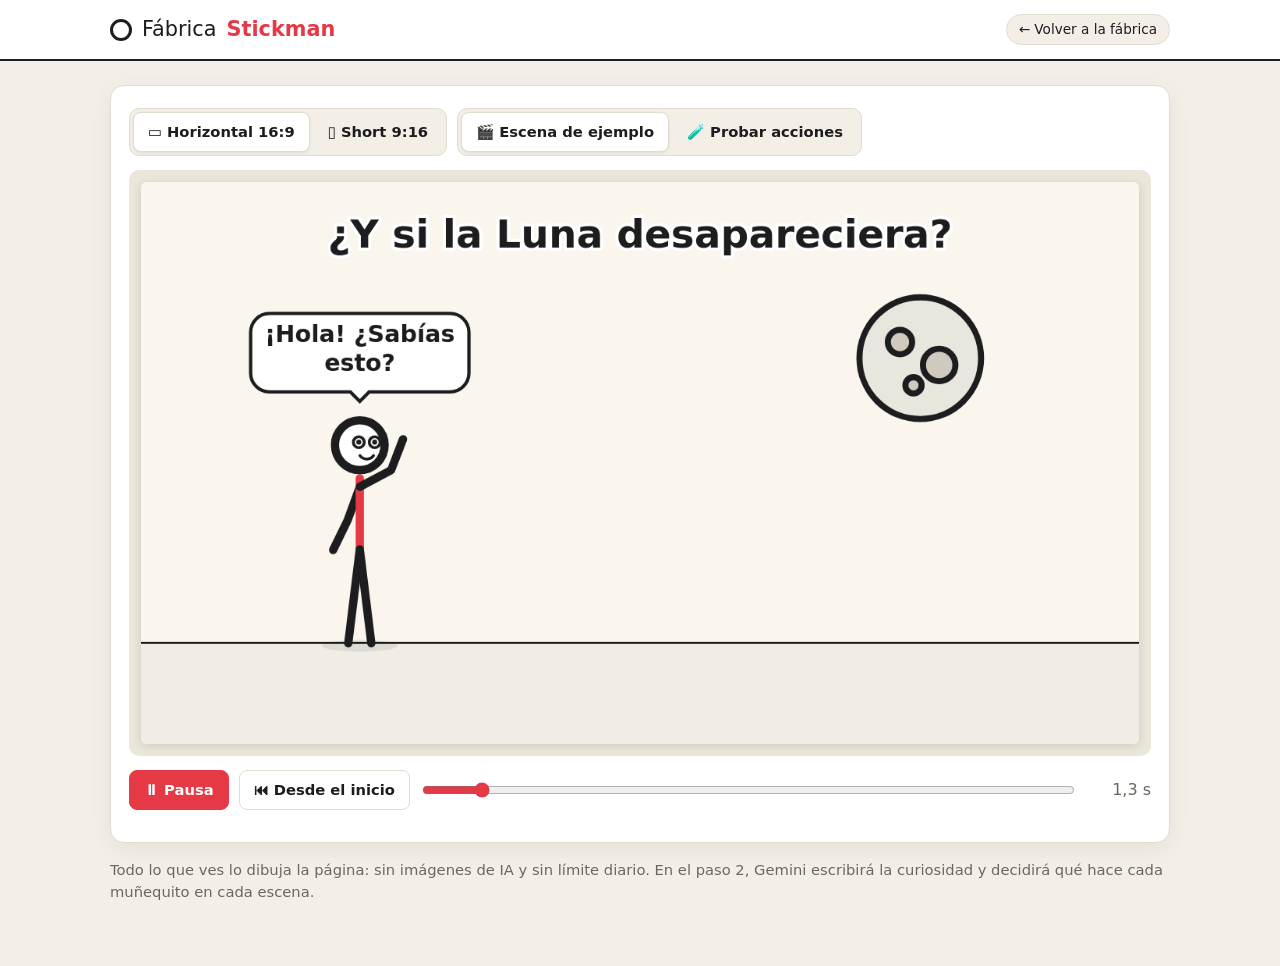
==== demo.html @ fee65237 "Página principal: guion y dirección con Gemini, vista previa animada - index.html: tema → guion y es" ====
<!DOCTYPE html>
<html lang="es">
<head>
  <meta charset="UTF-8">
  <meta name="viewport" content="width=device-width, initial-scale=1">
  <title>Fábrica Stickman — demostración del motor</title>
  <meta name="description" content="Fábrica de videos de curiosidades con stickman animados.">
  <link rel="stylesheet" href="css/estilos.css?v=2">
</head>
<body>
  <header class="barra">
    <div class="barra-dentro">
      <span class="logo"><span class="logo-cabeza"></span>Fábrica <strong>Stickman</strong></span>
      <a class="etiqueta" href="index.html">← Volver a la fábrica</a>
    </div>
  </header>

  <main>
    <section class="tarjeta">
      <div class="fila-controles">
        <div class="grupo-botones" role="group" aria-label="Formato del video">
          <button type="button" class="btn activo" data-formato="16:9">▭ Horizontal 16:9</button>
          <button type="button" class="btn" data-formato="9:16">▯ Short 9:16</button>
        </div>
        <div class="grupo-botones" role="group" aria-label="Qué mostrar">
          <button type="button" class="btn activo" data-modo="ejemplo">🎬 Escena de ejemplo</button>
          <button type="button" class="btn" data-modo="probar">🧪 Probar acciones</button>
        </div>
      </div>

      <div class="escenario">
        <canvas id="lienzo" aria-label="Vista previa de la animación"></canvas>
      </div>

      <div class="fila-controles">
        <button type="button" class="btn btn-principal" id="botonPlay">⏸ Pausa</button>
        <button type="button" class="btn" id="botonInicio">⏮ Desde el inicio</button>
        <input type="range" id="linea" min="0" max="1000" value="0" aria-label="Línea de tiempo">
        <span id="tiempo" class="tiempo">0,0 s</span>
      </div>

      <div id="panelProbar" class="panel-probar" hidden>
        <label>Acción<select id="selAccion"></select></label>
        <label>Expresión<select id="selExpresion"><option value="">(la de la acción)</option></select></label>
        <label>Accesorio<select id="selAccesorio"><option value="">Ninguno</option></select></label>
        <label>Objeto<select id="selObjeto"><option value="">Ninguno</option></select></label>
        <label>Fondo<select id="selFondo"></select></label>
        <label>Dice<input type="text" id="txtDice" placeholder="Texto del bocadillo (opcional)"></label>
      </div>
    </section>

    <p class="nota">Todo lo que ves lo dibuja la página: sin imágenes de IA y sin límite diario. En el paso 2, Gemini escribirá
      la curiosidad y decidirá qué hace cada muñequito en cada escena.</p>
  </main>

  <script src="js/stickman.js?v=2"></script>
  <script src="js/demo.js?v=2"></script>
</body>
</html>
---- css/estilos.css ----
/* ==========================================================
   Fábrica Stickman — estilos
   Tema claro de papel, como un cuaderno de dibujo.
   ========================================================== */

:root {
  --fondo: #f3efe6;
  --tarjeta: #ffffff;
  --borde: #e2dccf;
  --tinta: #1d1d1f;
  --suave: #6b6760;
  --acento: #e63946;
  --acento-hover: #c92f3b;
  --radio: 14px;
  --ease-out: cubic-bezier(0.23, 1, 0.32, 1);
  --dur-rapida: 150ms;
  --fuente: "Segoe UI", system-ui, -apple-system, Roboto, Arial, sans-serif;
}

*, *::before, *::after { box-sizing: border-box; }
body { margin: 0; background: var(--fondo); color: var(--tinta); font-family: var(--fuente); line-height: 1.5; }
[hidden] { display: none !important; }
:focus-visible { outline: 2px solid var(--acento); outline-offset: 2px; }

.barra { background: var(--tarjeta); border-bottom: 2px solid var(--tinta); }
.barra-dentro { max-width: 1100px; margin: 0 auto; padding: 14px 20px; display: flex; align-items: center; justify-content: space-between; gap: 12px; flex-wrap: wrap; }
.logo { display: flex; align-items: center; gap: 10px; font-size: 1.3rem; }
.logo strong { color: var(--acento); }
.logo-cabeza { width: 22px; height: 22px; border: 3px solid var(--tinta); border-radius: 50%; background: #fff; }
.etiqueta { font-size: .85rem; color: var(--suave); background: var(--fondo); padding: 4px 12px; border-radius: 999px; border: 1px solid var(--borde); }

main { max-width: 1100px; margin: 0 auto; padding: 24px 20px 48px; }
.tarjeta { background: var(--tarjeta); border: 1px solid var(--borde); border-radius: var(--radio); padding: 18px; box-shadow: 0 6px 24px rgba(0, 0, 0, .06); }

.fila-controles { display: flex; flex-wrap: wrap; align-items: center; gap: 10px; margin: 4px 0 14px; }
.fila-controles:last-of-type { margin-bottom: 0; }
.grupo-botones { display: inline-flex; border: 1px solid var(--borde); border-radius: 10px; padding: 3px; gap: 3px; background: var(--fondo); }
.grupo-botones .btn { border-color: transparent; background: transparent; }
.grupo-botones .btn.activo { background: var(--tarjeta); border-color: var(--borde); box-shadow: 0 1px 3px rgba(0, 0, 0, .08); }

.btn {
  font: inherit; font-weight: 600; font-size: .92rem; color: var(--tinta); cursor: pointer;
  padding: 8px 14px; border-radius: 8px; border: 1px solid var(--borde); background: var(--tarjeta);
  transition: background var(--dur-rapida) var(--ease-out), border-color var(--dur-rapida) var(--ease-out), transform 160ms var(--ease-out);
}
.btn:hover { border-color: #c9c1b0; }
.btn:active { transform: scale(0.97); }
.btn-principal { background: var(--acento); border-color: var(--acento); color: #fff; }
.btn-principal:hover { background: var(--acento-hover); border-color: var(--acento-hover); }

.escenario { display: flex; justify-content: center; background: #ebe6da; border-radius: 10px; padding: 12px; margin-bottom: 14px; }
#lienzo { display: block; max-width: 100%; max-height: 68vh; border-radius: 6px; box-shadow: 0 2px 10px rgba(0, 0, 0, .12); background: #faf6ee; }

#linea { flex: 1 1 200px; accent-color: var(--acento); }
.tiempo { font-variant-numeric: tabular-nums; color: var(--suave); min-width: 64px; text-align: right; }

.panel-probar { display: grid; grid-template-columns: repeat(auto-fit, minmax(170px, 1fr)); gap: 12px; margin-top: 16px; padding-top: 16px; border-top: 1px solid var(--borde); }
.panel-probar label { display: block; font-size: .82rem; font-weight: 600; color: var(--suave); }
.panel-probar select, .panel-probar input {
  display: block; width: 100%; margin-top: 4px; font: inherit; font-size: .92rem; color: var(--tinta);
  padding: 8px 10px; border: 1px solid var(--borde); border-radius: 8px; background: #fff;
}

.nota { color: var(--suave); font-size: .92rem; margin-top: 16px; }

/* ---------------- Página principal ---------------- */

a.etiqueta { color: var(--tinta); text-decoration: none; }
a.etiqueta:hover { border-color: #c9c1b0; }
.tarjeta + .tarjeta { margin-top: 20px; }
.titulo-seccion { font-size: 1.1rem; margin: 0 0 12px; }
.titulo-video { font-size: 1.25rem; font-weight: 800; margin: 0 0 12px; }

.campo { display: block; font-size: .85rem; font-weight: 600; color: var(--suave); margin-bottom: 14px; }
.campo input, .campo textarea, .campo-en-linea select, .narracion {
  display: block; width: 100%; margin-top: 4px; font: inherit; font-size: 1rem; color: var(--tinta);
  padding: 10px 12px; border: 1px solid var(--borde); border-radius: 8px; background: #fff;
}
.campo-en-linea { display: inline-flex; align-items: center; gap: 8px; font-size: .9rem; font-weight: 600; color: var(--suave); }
.campo-en-linea select { width: auto; margin-top: 0; padding: 7px 10px; font-size: .92rem; }

.btn:disabled { opacity: .55; cursor: default; transform: none; }
.btn-chico { padding: 5px 10px; font-size: .84rem; }

.chips { display: flex; flex-wrap: wrap; gap: 8px; margin: -4px 0 14px; }
.chip {
  font: inherit; font-size: .88rem; cursor: pointer; padding: 6px 12px; border-radius: 999px;
  border: 1px solid var(--borde); background: var(--fondo); color: var(--tinta);
  transition: background var(--dur-rapida) var(--ease-out), border-color var(--dur-rapida) var(--ease-out), transform 160ms var(--ease-out);
}
.chip:active { transform: scale(0.97); }
.chip.activo { background: var(--acento); border-color: var(--acento); color: #fff; }
@media (hover: hover) and (pointer: fine) { .chip:hover { border-color: #c9c1b0; } }

.estado { min-height: 1.5em; margin: 10px 0 0; color: var(--suave); }

.subtitulo { min-height: 3em; margin: -4px 0 12px; text-align: center; font-size: 1.05rem; }

.lista-escenas { list-style: none; margin: 0; padding: 0; display: grid; gap: 10px; }
.escena { border: 1px solid var(--borde); border-radius: 10px; padding: 10px 12px; transition: border-color 200ms var(--ease-out), background 200ms var(--ease-out); }
.escena.actual { border-color: var(--acento); background: #fff7f7; }
.escena-cabeza { display: flex; align-items: center; gap: 8px; flex-wrap: wrap; }
.escena-cabeza .btn-redirigir { margin-left: auto; }
.duracion { color: var(--suave); font-size: .85rem; font-variant-numeric: tabular-nums; }
.narracion { margin-top: 8px; resize: vertical; }
.direccion { margin: 6px 0 0; font-size: .82rem; color: var(--suave); }

.youtube { margin-top: 16px; }
.youtube summary { cursor: pointer; font-weight: 600; margin-bottom: 10px; }

.avisos { position: fixed; bottom: 20px; left: 50%; transform: translateX(-50%); display: grid; gap: 8px; z-index: 10; width: min(92vw, 460px); }
.toast {
  background: var(--tinta); color: #fff; padding: 12px 16px; border-radius: 10px; box-shadow: 0 8px 24px rgba(0, 0, 0, .2);
  animation: entrar 200ms var(--ease-out);
  transition: opacity 200ms var(--ease-out), transform 200ms var(--ease-out);
}
.toast-error { background: #9b1c26; }
.toast.saliendo { opacity: 0; transform: translateY(6px); }
@keyframes entrar { from { opacity: 0; transform: translateY(6px); } }

@media (prefers-reduced-motion: reduce) {
  .btn:active, .chip:active { transform: none; }
  .toast { animation-name: aparecer-suave; }
  .toast.saliendo { transform: none; }
  @keyframes aparecer-suave { from { opacity: 0; } }
}
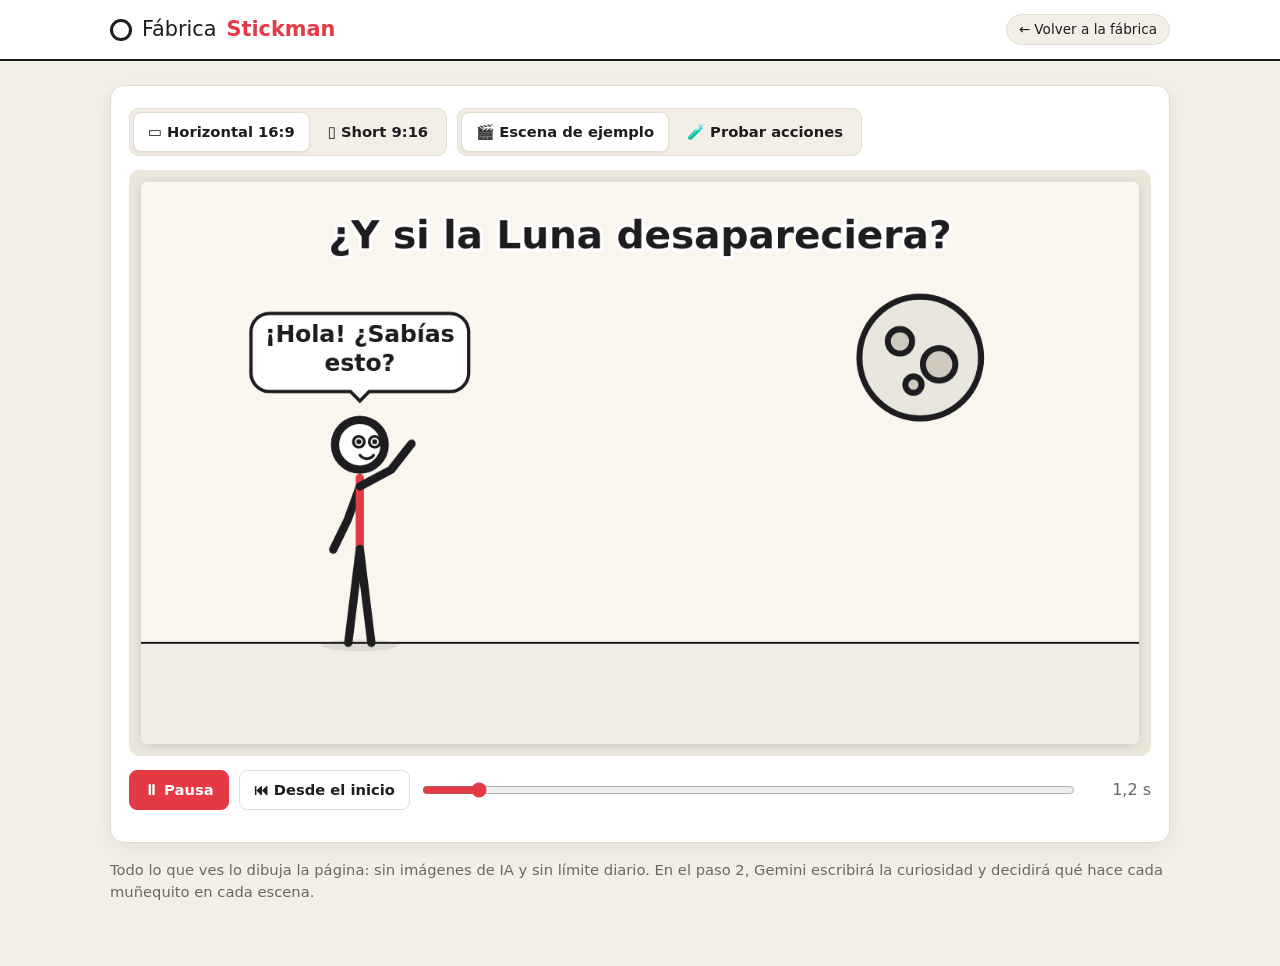
==== commit 9886b810: "Volumen de la música, más acciones, objetos, fondos, efectos y cámaras Control de volumen de 0% a 20" ====
--- a/demo.html
+++ b/demo.html
@@ -5,7 +5,7 @@
   <meta name="viewport" content="width=device-width, initial-scale=1">
   <title>Fábrica Stickman — demostración del motor</title>
   <meta name="description" content="Fábrica de videos de curiosidades con stickman animados.">
-  <link rel="stylesheet" href="css/estilos.css?v=2">
+  <link rel="stylesheet" href="css/estilos.css?v=10">
 </head>
 <body>
   <header class="barra">
@@ -43,8 +43,12 @@
         <label>Acción<select id="selAccion"></select></label>
         <label>Expresión<select id="selExpresion"><option value="">(la de la acción)</option></select></label>
         <label>Accesorio<select id="selAccesorio"><option value="">Ninguno</option></select></label>
+        <label>Sostiene<select id="selSostiene"><option value="">(lo de la acción)</option></select></label>
         <label>Objeto<select id="selObjeto"><option value="">Ninguno</option></select></label>
+        <label>Animación del objeto<select id="selAnimacion"></select></label>
         <label>Fondo<select id="selFondo"></select></label>
+        <label>Efecto<select id="selEfecto"><option value="">Ninguno</option></select></label>
+        <label>Cámara<select id="selCamara"></select></label>
         <label>Dice<input type="text" id="txtDice" placeholder="Texto del bocadillo (opcional)"></label>
       </div>
     </section>
@@ -53,7 +57,7 @@
       la curiosidad y decidirá qué hace cada muñequito en cada escena.</p>
   </main>
 
-  <script src="js/stickman.js?v=2"></script>
-  <script src="js/demo.js?v=2"></script>
+  <script src="js/stickman.js?v=10"></script>
+  <script src="js/demo.js?v=10"></script>
 </body>
 </html>
--- a/css/estilos.css
+++ b/css/estilos.css
@@ -53,6 +53,8 @@
 
 #linea { flex: 1 1 200px; accent-color: var(--acento); }
 .tiempo { font-variant-numeric: tabular-nums; color: var(--suave); min-width: 64px; text-align: right; }
+#volMusica { width: 130px; accent-color: var(--acento); }
+#valorVolumen { min-width: 44px; }
 
 .panel-probar { display: grid; grid-template-columns: repeat(auto-fit, minmax(170px, 1fr)); gap: 12px; margin-top: 16px; padding-top: 16px; border-top: 1px solid var(--borde); }
 .panel-probar label { display: block; font-size: .82rem; font-weight: 600; color: var(--suave); }
@@ -124,3 +126,20 @@
   .toast.saliendo { transform: none; }
   @keyframes aparecer-suave { from { opacity: 0; } }
 }
+
+/* Exportar */
+.casilla { display: inline-flex; align-items: center; gap: 8px; font-size: .95rem; margin-bottom: 12px; cursor: pointer; }
+.casilla input { width: 18px; height: 18px; accent-color: var(--acento); }
+.progreso { width: 100%; height: 12px; accent-color: var(--acento); margin-bottom: 6px; }
+a.btn { text-decoration: none; display: inline-flex; align-items: center; }
+
+/* Personajes */
+.personajes { margin: 2px 0 14px; }
+.personajes summary { cursor: pointer; font-weight: 600; font-size: .95rem; padding: 6px 0; }
+.personajes .suave { color: var(--suave); font-weight: 400; }
+.personajes-cuerpo { display: flex; flex-wrap: wrap; gap: 16px; align-items: center; margin-top: 8px; }
+#lienzoPersonajes { width: 320px; max-width: 100%; height: auto; border-radius: 10px; border: 1px solid #e6e0d4; }
+.personaje-opciones { display: grid; gap: 10px; }
+.personaje-opciones fieldset { border: 1px solid #e6e0d4; border-radius: 10px; padding: 8px 12px 10px; display: flex; flex-wrap: wrap; gap: 10px; }
+.personaje-opciones legend { font-weight: 700; font-size: .9rem; padding: 0 4px; }
+.personaje-opciones .nota { margin-top: 0; }
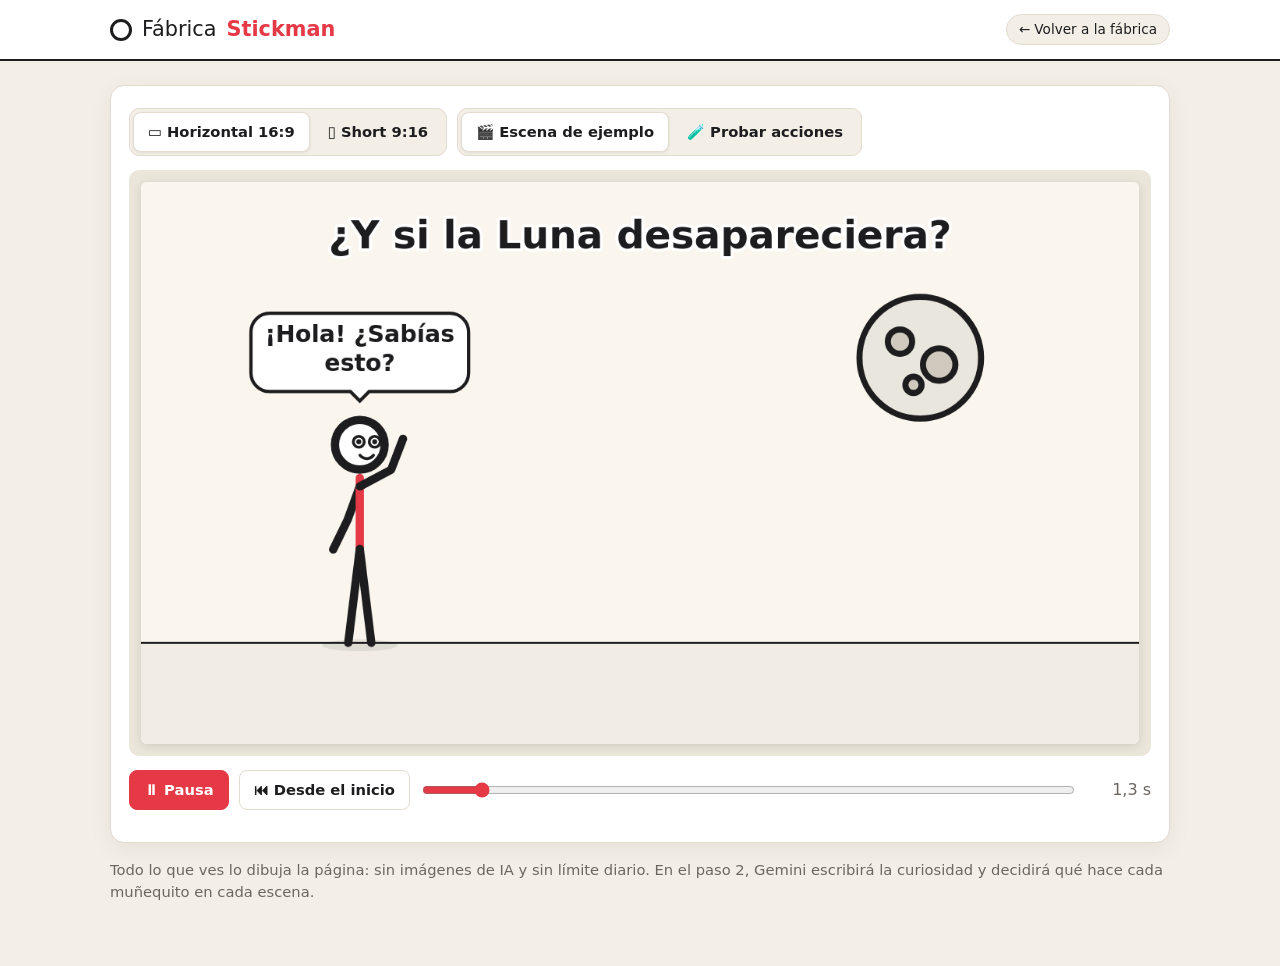
==== commit 452c6f5f: "Reintentar una vez cuando Gemini responde en un formato que no se puede leer Co-Authored-By: Claude " ====
--- a/demo.html
+++ b/demo.html
@@ -5,7 +5,7 @@
   <meta name="viewport" content="width=device-width, initial-scale=1">
   <title>Fábrica Stickman — demostración del motor</title>
   <meta name="description" content="Fábrica de videos de curiosidades con stickman animados.">
-  <link rel="stylesheet" href="css/estilos.css?v=10">
+  <link rel="stylesheet" href="css/estilos.css?v=11">
 </head>
 <body>
   <header class="barra">
@@ -57,7 +57,7 @@
       la curiosidad y decidirá qué hace cada muñequito en cada escena.</p>
   </main>
 
-  <script src="js/stickman.js?v=10"></script>
-  <script src="js/demo.js?v=10"></script>
+  <script src="js/stickman.js?v=11"></script>
+  <script src="js/demo.js?v=11"></script>
 </body>
 </html>
